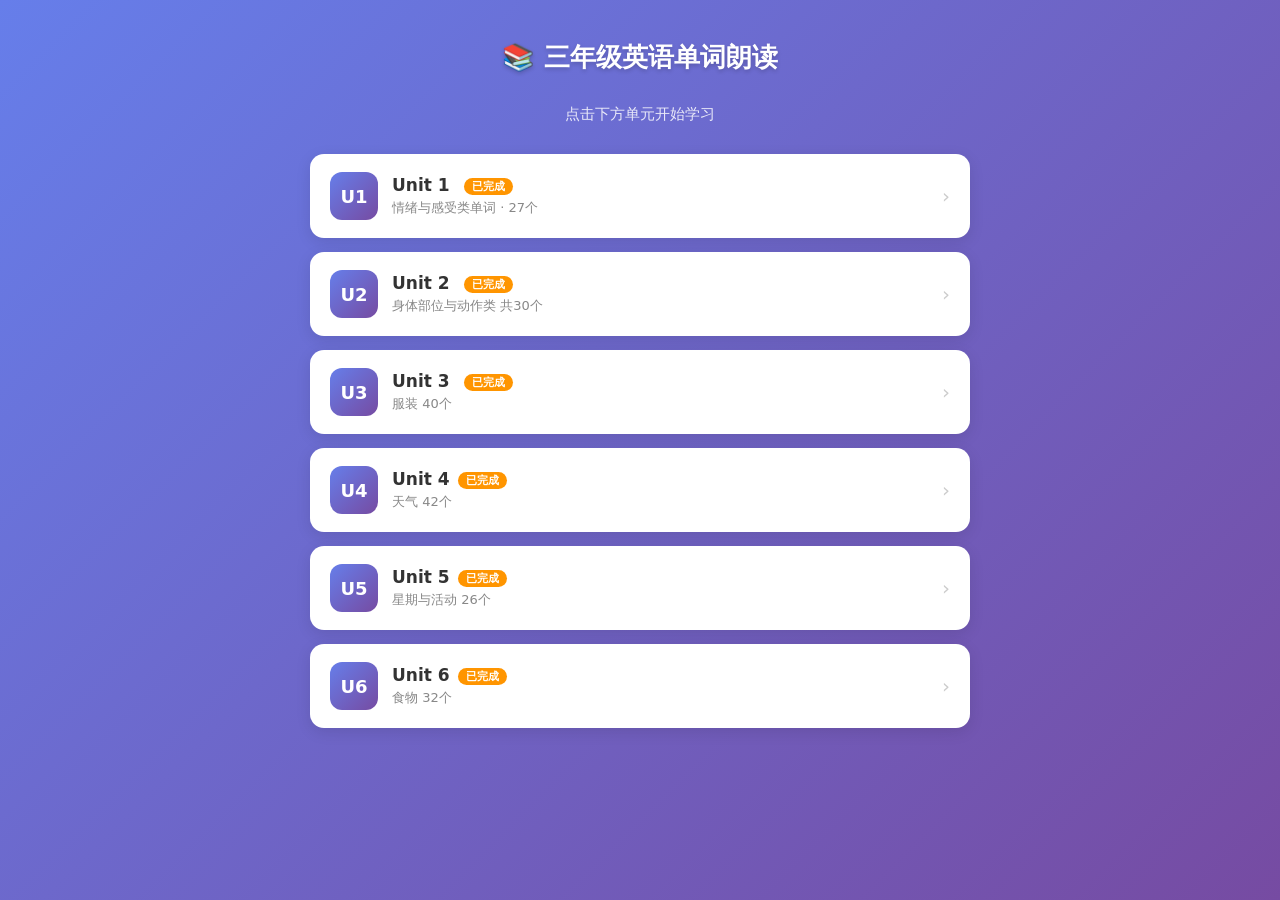
==== index.html @ 4de8ca3c "Update unit numbers in index.html" ====
<!DOCTYPE html>
<html lang="zh-CN">
<head>
<meta charset="UTF-8">
<meta name="viewport" content="width=device-width, initial-scale=1.0">
<title>三年级英语单词朗读 - 总目录</title>
<style>
*{box-sizing:border-box;margin:0;padding:0;font-family:system-ui, -apple-system, sans-serif}
body{
    padding:20px;
    max-width:700px;
    margin:0 auto;
    background:linear-gradient(135deg, #667eea 0%, #764ba2 100%);
    min-height:100vh;
}
h1{
    text-align:center;
    color:#fff;
    margin:20px 0 30px;
    font-size:26px;
    text-shadow:0 2px 4px rgba(0,0,0,0.2);
}
.subtitle{
    text-align:center;
    color:rgba(255,255,255,0.85);
    margin-bottom:30px;
    font-size:15px;
}
.unit-list{
    display:flex;
    flex-direction:column;
    gap:14px;
}
.unit-card{
    background:#fff;
    border-radius:14px;
    padding:18px 20px;
    display:flex;
    align-items:center;
    justify-content:space-between;
    text-decoration:none;
    color:#333;
    box-shadow:0 4px 15px rgba(0,0,0,0.1);
    transition:all 0.2s;
}
.unit-card:hover{
    transform:translateY(-2px);
    box-shadow:0 6px 20px rgba(0,0,0,0.15);
}
.unit-card.disabled{
    background:rgba(255,255,255,0.6);
    color:#999;
    pointer-events:none;
}
.unit-info{
    display:flex;
    align-items:center;
    gap:14px;
}
.unit-num{
    width:48px;
    height:48px;
    border-radius:12px;
    background:linear-gradient(135deg, #667eea, #764ba2);
    color:#fff;
    display:flex;
    align-items:center;
    justify-content:center;
    font-weight:bold;
    font-size:18px;
    flex-shrink:0;
}
.unit-card.disabled .unit-num{
    background:#ccc;
}
.unit-text h3{
    font-size:17px;
    margin-bottom:4px;
}
.unit-text p{
    font-size:13px;
    color:#888;
}
.unit-card.disabled .unit-text p{
    color:#bbb;
}
.arrow{
    font-size:20px;
    color:#ccc;
}
.unit-card:not(.disabled):hover .arrow{
    color:#667eea;
}
.badge{
    background:#ff9500;
    color:#fff;
    font-size:11px;
    padding:2px 8px;
    border-radius:10px;
    margin-left:8px;
    vertical-align:middle;
}
.unit-card.disabled .badge{
    background:#ddd;
}

@media (max-width:500px){
    body{padding:15px}
    h1{font-size:22px;margin:15px 0 20px}
    .unit-card{padding:14px 16px}
    .unit-num{width:42px;height:42px;font-size:16px;border-radius:10px}
    .unit-text h3{font-size:15px}
    .unit-text p{font-size:12px}
}
</style>
</head>
<body>

<h1>📚 三年级英语单词朗读</h1>
<p class="subtitle">点击下方单元开始学习</p>

<div class="unit-list">

    <a href="english3_1.html" class="unit-card">
        <div class="unit-info">
            <div class="unit-num">U1</div>
            <div class="unit-text">
                <h3>Unit 1 <span class="badge">已完成</span></h3>
                <p>情绪与感受类单词 · 27个</p>
            </div>
        </div>
        <span class="arrow">›</span>
    </a>

    <a href="english3_2.html" class="unit-card">
        <div class="unit-info">
            <div class="unit-num">U2</div>
            <div class="unit-text">
                <h3>Unit 2 <span class="badge">已完成</span></h3>
                <p>身体部位与动作类 共30个</p>
            </div>
        </div>
        <span class="arrow">›</span>
    </a>

    <a href="english3_3.html" class="unit-card">
        <div class="unit-info">
            <div class="unit-num">U3</div>
            <div class="unit-text">
                <h3>Unit 3 <span class="badge">已完成</span></h3>
                <p>服装 40个</p>
            </div>
        </div>
        <span class="arrow">›</span>
    </a>
<a href="english3_4.html" class="unit-card">
        <div class="unit-info">
            <div class="unit-num">U4</div>
            <div class="unit-text">
                <h3>Unit 4<span class="badge">已完成</span></h3>
                <p>天气 42个</p>
            </div>
        </div>
        <span class="arrow">›</span>
</a>
    <a href="english3_5.html" class="unit-card">
        <div class="unit-info">
            <div class="unit-num">U5</div>
            <div class="unit-text">
                <h3>Unit 5<span class="badge">已完成</span></h3>
                <p>星期与活动 26个</p>
            </div>
        </div>
        <span class="arrow">›</span>
</a>
    <a href="english3_6.html" class="unit-card">
        <div class="unit-info">
            <div class="unit-num">U6</div>
            <div class="unit-text">
                <h3>Unit 6<span class="badge">已完成</span></h3>
                <p>食物 32个</p>
            </div>
        </div>
        <span class="arrow">›</span>
</a>
</div>

<script>
// 以后新增单元，只需要在上面复制一个 .unit-card 块，改链接和文字即可
// 把 disabled 类去掉就变成可点击状态
</script>

</body>
</html>
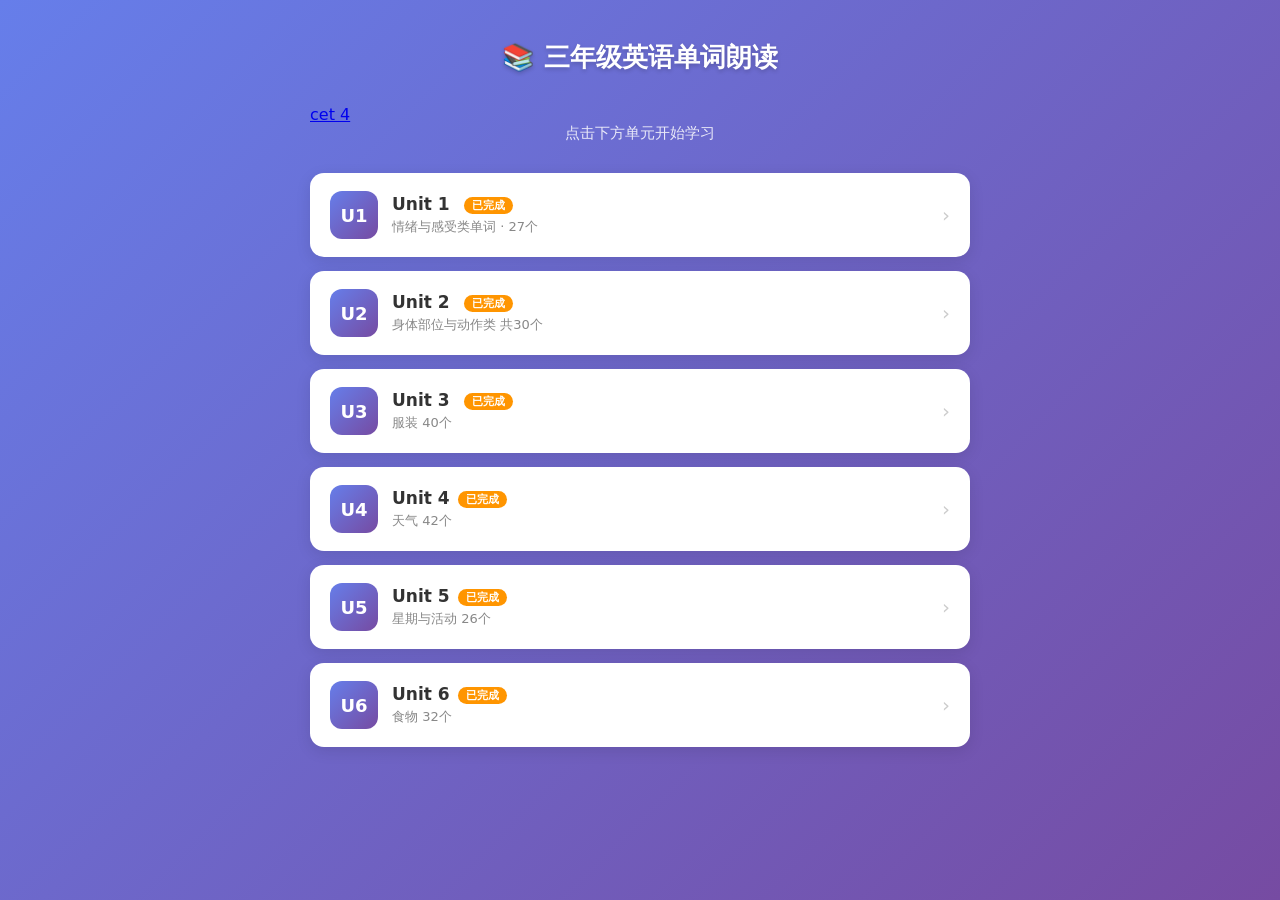
==== commit aecfa7ad: "Update index.html" ====
--- a/index.html
+++ b/index.html
@@ -117,6 +117,7 @@
 <body>
 
 <h1>📚 三年级英语单词朗读</h1>
+ <a href="englishcet4_1.html">cet 4</a>   
 <p class="subtitle">点击下方单元开始学习</p>
 
 <div class="unit-list">
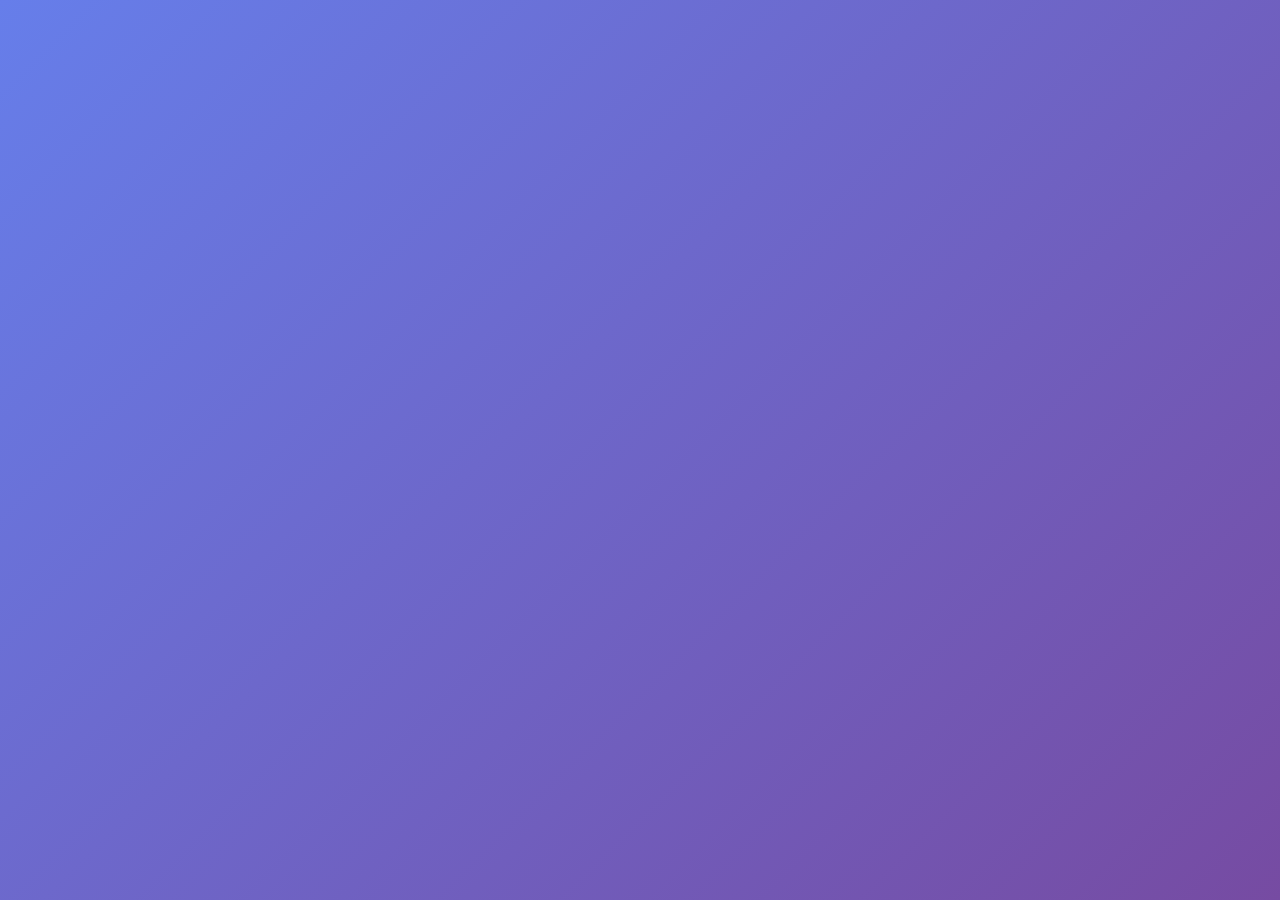
==== commit a3405405: "Add manifest link and audio element Add manifest link and audio element to index.html" ====
--- a/index.html
+++ b/index.html
@@ -4,6 +4,9 @@
 <meta charset="UTF-8">
 <meta name="viewport" content="width=device-width, initial-scale=1.0">
 <title>三年级英语单词朗读 - 总目录</title>
+    <link rel="manifest" href="/manifest.json">
+<audio id="audio" playsinline preload="auto">
+
 <style>
 *{box-sizing:border-box;margin:0;padding:0;font-family:system-ui, -apple-system, sans-serif}
 body{
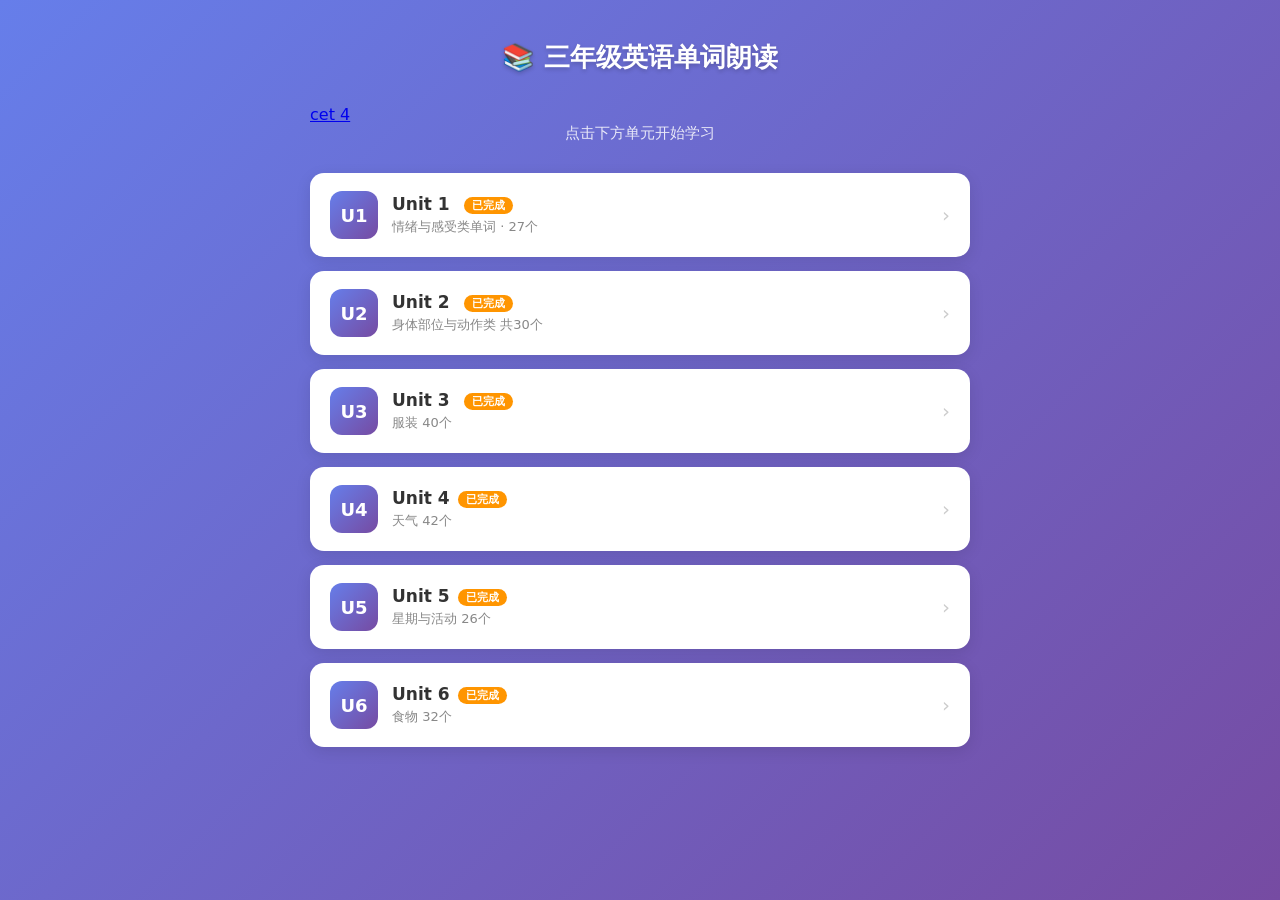
==== commit e4b76caa: "Update index.html" ====
--- a/index.html
+++ b/index.html
@@ -4,9 +4,6 @@
 <meta charset="UTF-8">
 <meta name="viewport" content="width=device-width, initial-scale=1.0">
 <title>三年级英语单词朗读 - 总目录</title>
-    <link rel="manifest" href="/manifest.json">
-<audio id="audio" playsinline preload="auto">
-
 <style>
 *{box-sizing:border-box;margin:0;padding:0;font-family:system-ui, -apple-system, sans-serif}
 body{
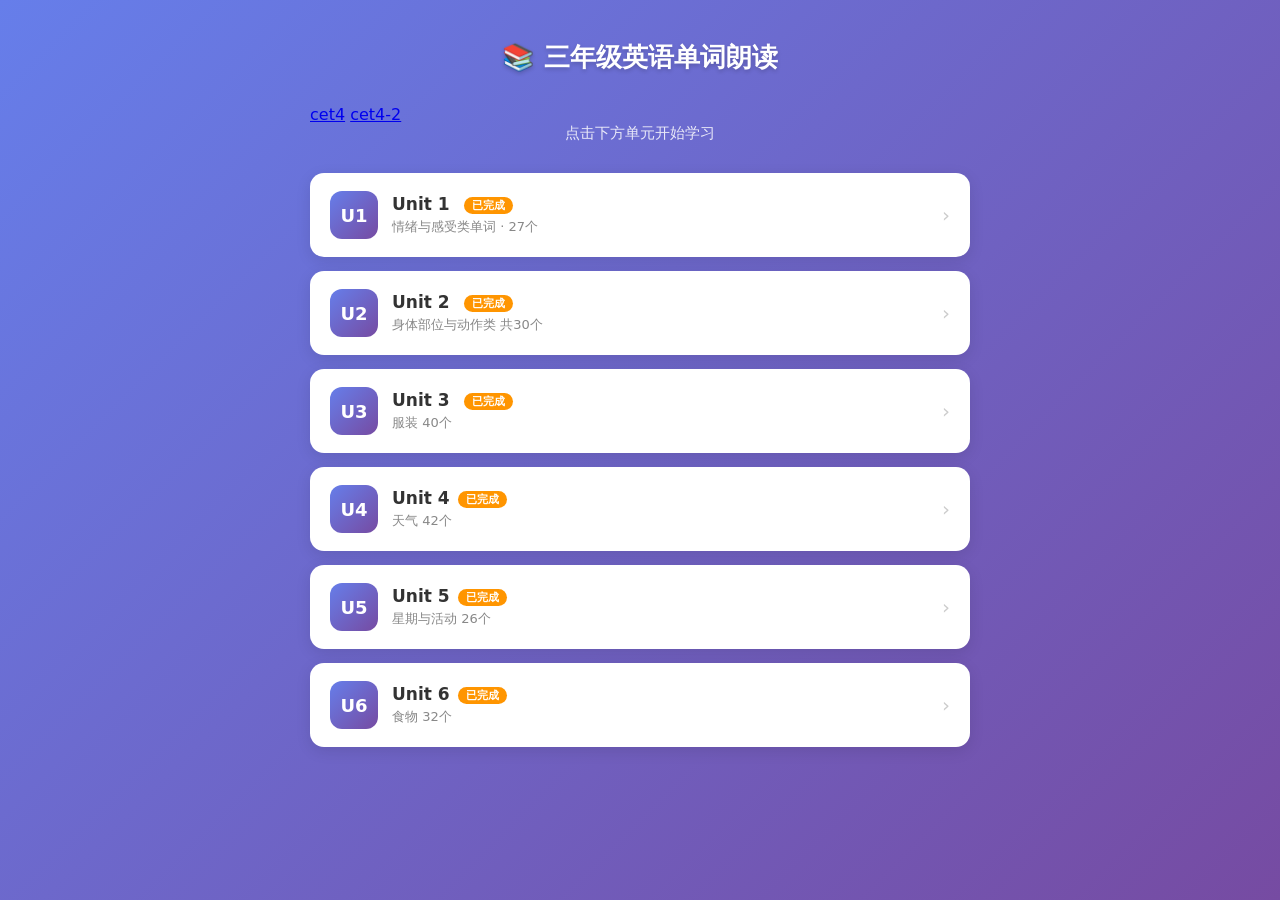
==== commit 4dc9cfa8: "modify5" ====
--- a/index.html
+++ b/index.html
@@ -4,6 +4,12 @@
 <meta charset="UTF-8">
 <meta name="viewport" content="width=device-width, initial-scale=1.0">
 <title>三年级英语单词朗读 - 总目录</title>
+    <link rel="manifest" href="manifest.json">
+    <!-- 兼容苹果设备 -->
+    <meta name="apple-mobile-web-app-capable" content="yes">
+    <meta name="apple-mobile-web-app-status-bar-style" content="default">
+    <meta name="apple-mobile-web-app-title" content="单词朗读">
+   
 <style>
 *{box-sizing:border-box;margin:0;padding:0;font-family:system-ui, -apple-system, sans-serif}
 body{
@@ -117,12 +123,12 @@
 <body>
 
 <h1>📚 三年级英语单词朗读</h1>
- <a href="englishcet4_1.html">cet 4</a>   
+    <a href="unit.html?id=cet4_1">cet4</a> <a href="unit.html?id=cet4_2">cet4-2</a>   
 <p class="subtitle">点击下方单元开始学习</p>
 
 <div class="unit-list">
 
-    <a href="english3_1.html" class="unit-card">
+    <a href="unit.html?id=3_1" class="unit-card">
         <div class="unit-info">
             <div class="unit-num">U1</div>
             <div class="unit-text">
@@ -133,7 +139,7 @@
         <span class="arrow">›</span>
     </a>
 
-    <a href="english3_2.html" class="unit-card">
+    <a href="unit.html?id=3_2" class="unit-card">
         <div class="unit-info">
             <div class="unit-num">U2</div>
             <div class="unit-text">
@@ -144,7 +150,7 @@
         <span class="arrow">›</span>
     </a>
 
-    <a href="english3_3.html" class="unit-card">
+    <a href="unit.html?id=3_3" class="unit-card">
         <div class="unit-info">
             <div class="unit-num">U3</div>
             <div class="unit-text">
@@ -154,7 +160,7 @@
         </div>
         <span class="arrow">›</span>
     </a>
-<a href="english3_4.html" class="unit-card">
+<a href="unit.html?id=3_4" class="unit-card">
         <div class="unit-info">
             <div class="unit-num">U4</div>
             <div class="unit-text">
@@ -164,7 +170,7 @@
         </div>
         <span class="arrow">›</span>
 </a>
-    <a href="english3_5.html" class="unit-card">
+    <a href="unit.html?id=3_5" class="unit-card">
         <div class="unit-info">
             <div class="unit-num">U5</div>
             <div class="unit-text">
@@ -174,7 +180,7 @@
         </div>
         <span class="arrow">›</span>
 </a>
-    <a href="english3_6.html" class="unit-card">
+    <a href="unit.html?id=3_6" class="unit-card">
         <div class="unit-info">
             <div class="unit-num">U6</div>
             <div class="unit-text">
@@ -190,6 +196,17 @@
 // 以后新增单元，只需要在上面复制一个 .unit-card 块，改链接和文字即可
 // 把 disabled 类去掉就变成可点击状态
 </script>
-
+<!-- 注册 Service Worker (只在这里写一次即可) -->
+    <script>
+        if ('serviceWorker' in navigator) {
+            window.addEventListener('load', function() {
+                navigator.serviceWorker.register('service-worker.js').then(function(registration) {
+                    console.log('ServiceWorker 注册成功');
+                }, function(err) {
+                    console.log('ServiceWorker 注册失败: ', err);
+                });
+            });
+        }
+    </script>
 </body>
 </html>
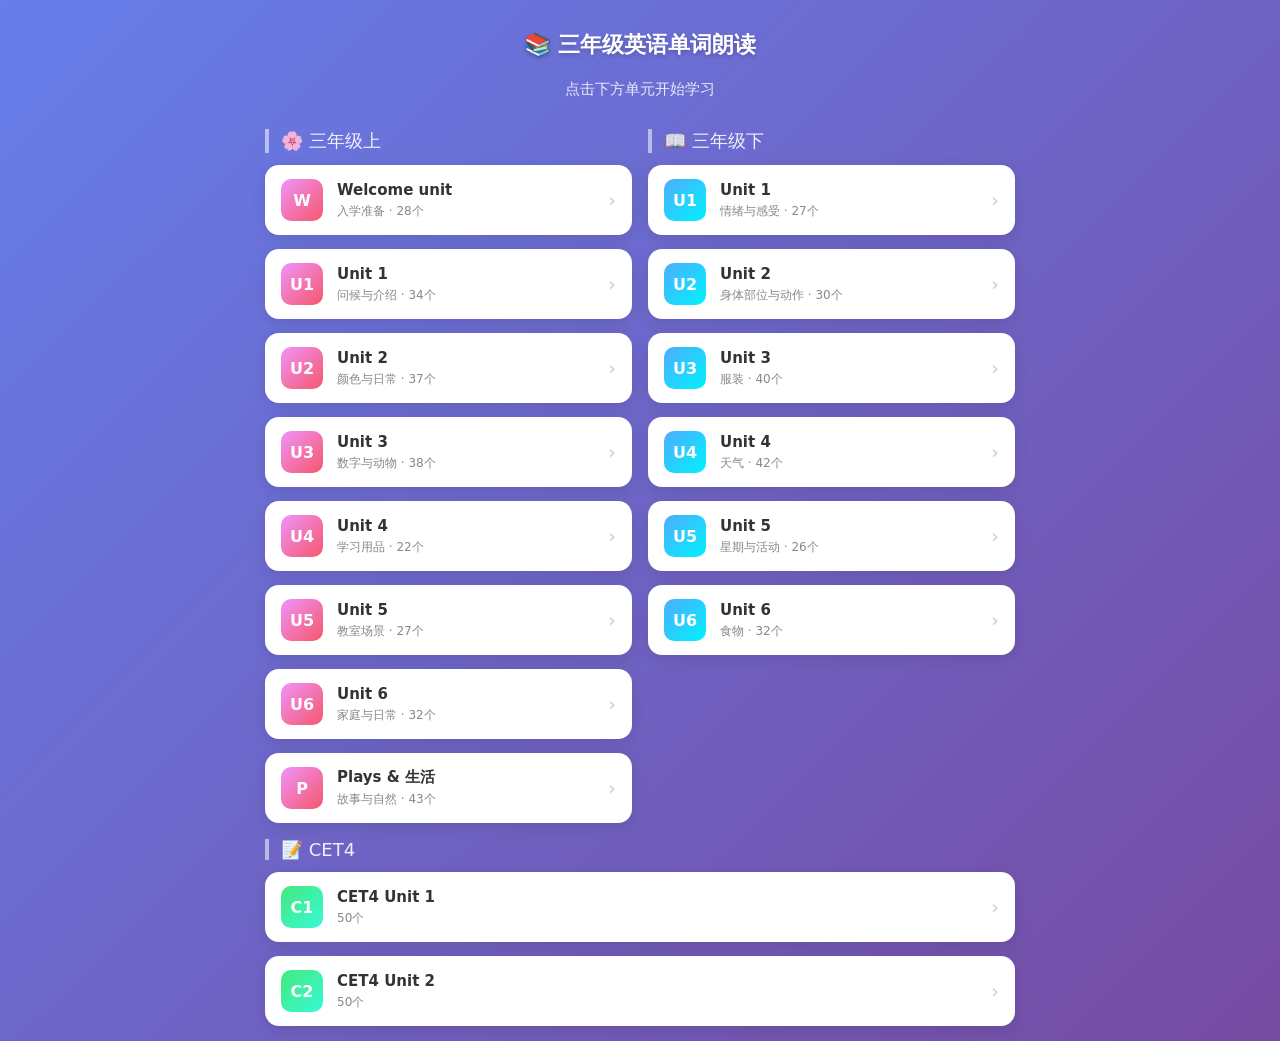
==== commit 15afe1c1: "modify6" ====
--- a/index.html
+++ b/index.html
@@ -14,7 +14,7 @@
 *{box-sizing:border-box;margin:0;padding:0;font-family:system-ui, -apple-system, sans-serif}
 body{
     padding:20px;
-    max-width:700px;
+    max-width:780px;
     margin:0 auto;
     background:linear-gradient(135deg, #667eea 0%, #764ba2 100%);
     min-height:100vh;
@@ -109,8 +109,42 @@
 .unit-card.disabled .badge{
     background:#ddd;
 }
-
-@media (max-width:500px){
+.section-title{
+    color:#fff;
+    font-size:18px;
+    margin:24px 0 12px;
+    padding-left:4px;
+    border-left:4px solid rgba(255,255,255,0.6);
+    padding-left:12px;
+    opacity:0.9;
+}
+.section-title:first-of-type{
+    margin-top:0;
+}
+.unit-card.g3-up .unit-num{
+    background:linear-gradient(135deg, #f093fb, #f5576c);
+}
+.unit-card.g3-down .unit-num{
+    background:linear-gradient(135deg, #4facfe, #00f2fe);
+}
+.unit-card.cet4 .unit-num{
+    background:linear-gradient(135deg, #43e97b, #38f9d7);
+}
+.row{
+    display:flex;
+    gap:16px;
+}
+.col{
+    flex:1;
+    min-width:0;
+}
+.col .section-title:first-child{
+    margin-top:0;
+}
+
+@media (max-width:640px){
+    .row{flex-direction:column}
+}
     body{padding:15px}
     h1{font-size:22px;margin:15px 0 20px}
     .unit-card{padding:14px 16px}
@@ -123,73 +157,205 @@
 <body>
 
 <h1>📚 三年级英语单词朗读</h1>
-    <a href="unit.html?id=cet4_1">cet4</a> <a href="unit.html?id=cet4_2">cet4-2</a>   
 <p class="subtitle">点击下方单元开始学习</p>
 
+<div class="row">
+
+    <div class="col">
+        <div class="section-title" style="margin-top:0">🌸 三年级上</div>
+        <div class="unit-list">
+
+        <a href="unit.html?id=3s_welcome" class="unit-card g3-up">
+            <div class="unit-info">
+                <div class="unit-num">W</div>
+                <div class="unit-text">
+                    <h3>Welcome unit</h3>
+                    <p>入学准备 · 28个</p>
+                </div>
+            </div>
+            <span class="arrow">›</span>
+        </a>
+
+        <a href="unit.html?id=3s_1" class="unit-card g3-up">
+            <div class="unit-info">
+                <div class="unit-num">U1</div>
+                <div class="unit-text">
+                    <h3>Unit 1</h3>
+                    <p>问候与介绍 · 34个</p>
+                </div>
+            </div>
+            <span class="arrow">›</span>
+        </a>
+
+        <a href="unit.html?id=3s_2" class="unit-card g3-up">
+            <div class="unit-info">
+                <div class="unit-num">U2</div>
+                <div class="unit-text">
+                    <h3>Unit 2</h3>
+                    <p>颜色与日常 · 37个</p>
+                </div>
+            </div>
+            <span class="arrow">›</span>
+        </a>
+
+        <a href="unit.html?id=3s_3" class="unit-card g3-up">
+            <div class="unit-info">
+                <div class="unit-num">U3</div>
+                <div class="unit-text">
+                    <h3>Unit 3</h3>
+                    <p>数字与动物 · 38个</p>
+                </div>
+            </div>
+            <span class="arrow">›</span>
+        </a>
+
+        <a href="unit.html?id=3s_4" class="unit-card g3-up">
+            <div class="unit-info">
+                <div class="unit-num">U4</div>
+                <div class="unit-text">
+                    <h3>Unit 4</h3>
+                    <p>学习用品 · 22个</p>
+                </div>
+            </div>
+            <span class="arrow">›</span>
+        </a>
+
+        <a href="unit.html?id=3s_5" class="unit-card g3-up">
+            <div class="unit-info">
+                <div class="unit-num">U5</div>
+                <div class="unit-text">
+                    <h3>Unit 5</h3>
+                    <p>教室场景 · 27个</p>
+                </div>
+            </div>
+            <span class="arrow">›</span>
+        </a>
+
+        <a href="unit.html?id=3s_6" class="unit-card g3-up">
+            <div class="unit-info">
+                <div class="unit-num">U6</div>
+                <div class="unit-text">
+                    <h3>Unit 6</h3>
+                    <p>家庭与日常 · 32个</p>
+                </div>
+            </div>
+            <span class="arrow">›</span>
+        </a>
+
+        <a href="unit.html?id=3s_7" class="unit-card g3-up">
+            <div class="unit-info">
+                <div class="unit-num">P</div>
+                <div class="unit-text">
+                    <h3>Plays &amp; 生活</h3>
+                    <p>故事与自然 · 43个</p>
+                </div>
+            </div>
+            <span class="arrow">›</span>
+        </a>
+
+        </div>
+    </div>
+
+    <div class="col">
+        <div class="section-title" style="margin-top:0">📖 三年级下</div>
+        <div class="unit-list">
+
+        <a href="unit.html?id=3_1" class="unit-card g3-down">
+            <div class="unit-info">
+                <div class="unit-num">U1</div>
+                <div class="unit-text">
+                    <h3>Unit 1</h3>
+                    <p>情绪与感受 · 27个</p>
+                </div>
+            </div>
+            <span class="arrow">›</span>
+        </a>
+
+        <a href="unit.html?id=3_2" class="unit-card g3-down">
+            <div class="unit-info">
+                <div class="unit-num">U2</div>
+                <div class="unit-text">
+                    <h3>Unit 2</h3>
+                    <p>身体部位与动作 · 30个</p>
+                </div>
+            </div>
+            <span class="arrow">›</span>
+        </a>
+
+        <a href="unit.html?id=3_3" class="unit-card g3-down">
+            <div class="unit-info">
+                <div class="unit-num">U3</div>
+                <div class="unit-text">
+                    <h3>Unit 3</h3>
+                    <p>服装 · 40个</p>
+                </div>
+            </div>
+            <span class="arrow">›</span>
+        </a>
+
+        <a href="unit.html?id=3_4" class="unit-card g3-down">
+            <div class="unit-info">
+                <div class="unit-num">U4</div>
+                <div class="unit-text">
+                    <h3>Unit 4</h3>
+                    <p>天气 · 42个</p>
+                </div>
+            </div>
+            <span class="arrow">›</span>
+        </a>
+
+        <a href="unit.html?id=3_5" class="unit-card g3-down">
+            <div class="unit-info">
+                <div class="unit-num">U5</div>
+                <div class="unit-text">
+                    <h3>Unit 5</h3>
+                    <p>星期与活动 · 26个</p>
+                </div>
+            </div>
+            <span class="arrow">›</span>
+        </a>
+
+        <a href="unit.html?id=3_6" class="unit-card g3-down">
+            <div class="unit-info">
+                <div class="unit-num">U6</div>
+                <div class="unit-text">
+                    <h3>Unit 6</h3>
+                    <p>食物 · 32个</p>
+                </div>
+            </div>
+            <span class="arrow">›</span>
+        </a>
+
+        </div>
+    </div>
+
+</div>
+
+<div class="section-title" style="margin-top:16px">📝 CET4</div>
 <div class="unit-list">
 
-    <a href="unit.html?id=3_1" class="unit-card">
+    <a href="unit.html?id=cet4_1" class="unit-card cet4">
         <div class="unit-info">
-            <div class="unit-num">U1</div>
+            <div class="unit-num">C1</div>
             <div class="unit-text">
-                <h3>Unit 1 <span class="badge">已完成</span></h3>
-                <p>情绪与感受类单词 · 27个</p>
+                <h3>CET4 Unit 1</h3>
+                <p>50个</p>
             </div>
         </div>
         <span class="arrow">›</span>
     </a>
 
-    <a href="unit.html?id=3_2" class="unit-card">
+    <a href="unit.html?id=cet4_2" class="unit-card cet4">
         <div class="unit-info">
-            <div class="unit-num">U2</div>
+            <div class="unit-num">C2</div>
             <div class="unit-text">
-                <h3>Unit 2 <span class="badge">已完成</span></h3>
-                <p>身体部位与动作类 共30个</p>
+                <h3>CET4 Unit 2</h3>
+                <p>50个</p>
             </div>
         </div>
         <span class="arrow">›</span>
     </a>
 
-    <a href="unit.html?id=3_3" class="unit-card">
-        <div class="unit-info">
-            <div class="unit-num">U3</div>
-            <div class="unit-text">
-                <h3>Unit 3 <span class="badge">已完成</span></h3>
-                <p>服装 40个</p>
-            </div>
-        </div>
-        <span class="arrow">›</span>
-    </a>
-<a href="unit.html?id=3_4" class="unit-card">
-        <div class="unit-info">
-            <div class="unit-num">U4</div>
-            <div class="unit-text">
-                <h3>Unit 4<span class="badge">已完成</span></h3>
-                <p>天气 42个</p>
-            </div>
-        </div>
-        <span class="arrow">›</span>
-</a>
-    <a href="unit.html?id=3_5" class="unit-card">
-        <div class="unit-info">
-            <div class="unit-num">U5</div>
-            <div class="unit-text">
-                <h3>Unit 5<span class="badge">已完成</span></h3>
-                <p>星期与活动 26个</p>
-            </div>
-        </div>
-        <span class="arrow">›</span>
-</a>
-    <a href="unit.html?id=3_6" class="unit-card">
-        <div class="unit-info">
-            <div class="unit-num">U6</div>
-            <div class="unit-text">
-                <h3>Unit 6<span class="badge">已完成</span></h3>
-                <p>食物 32个</p>
-            </div>
-        </div>
-        <span class="arrow">›</span>
-</a>
 </div>
 
 <script>
